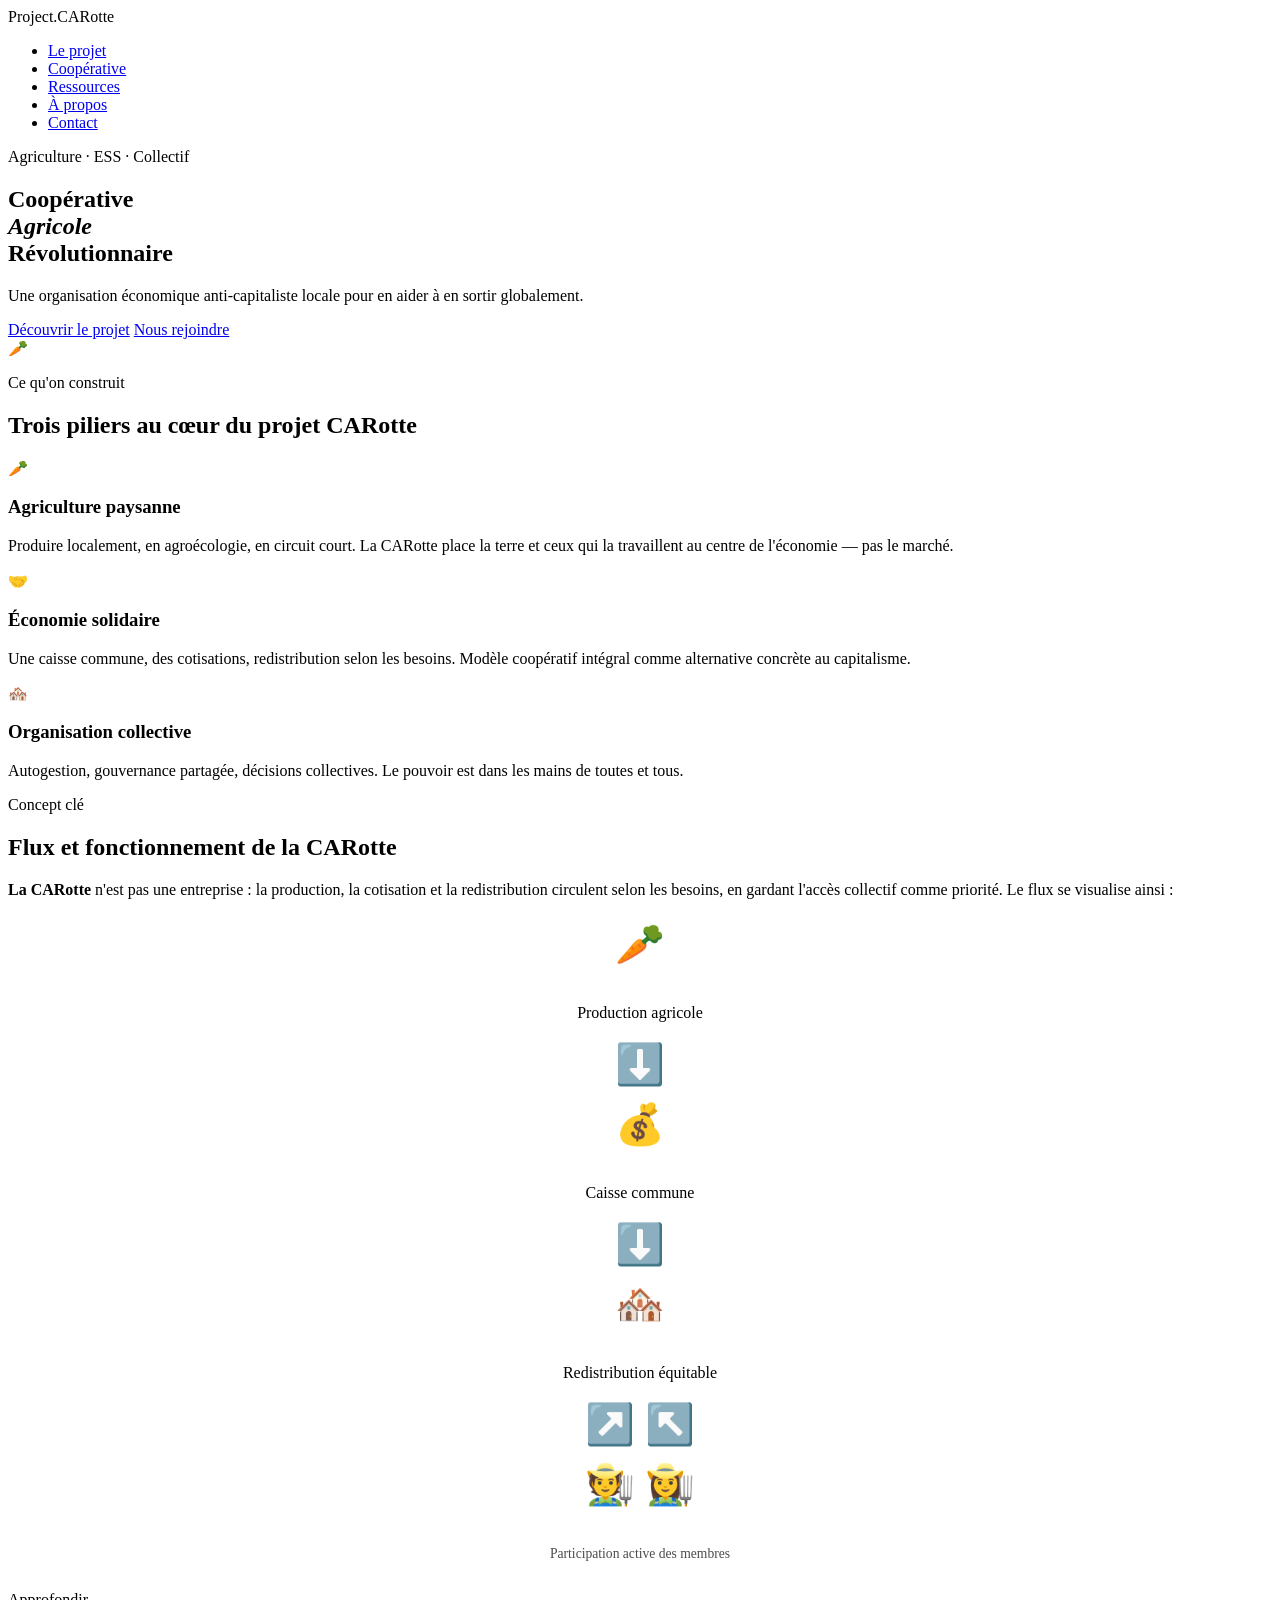
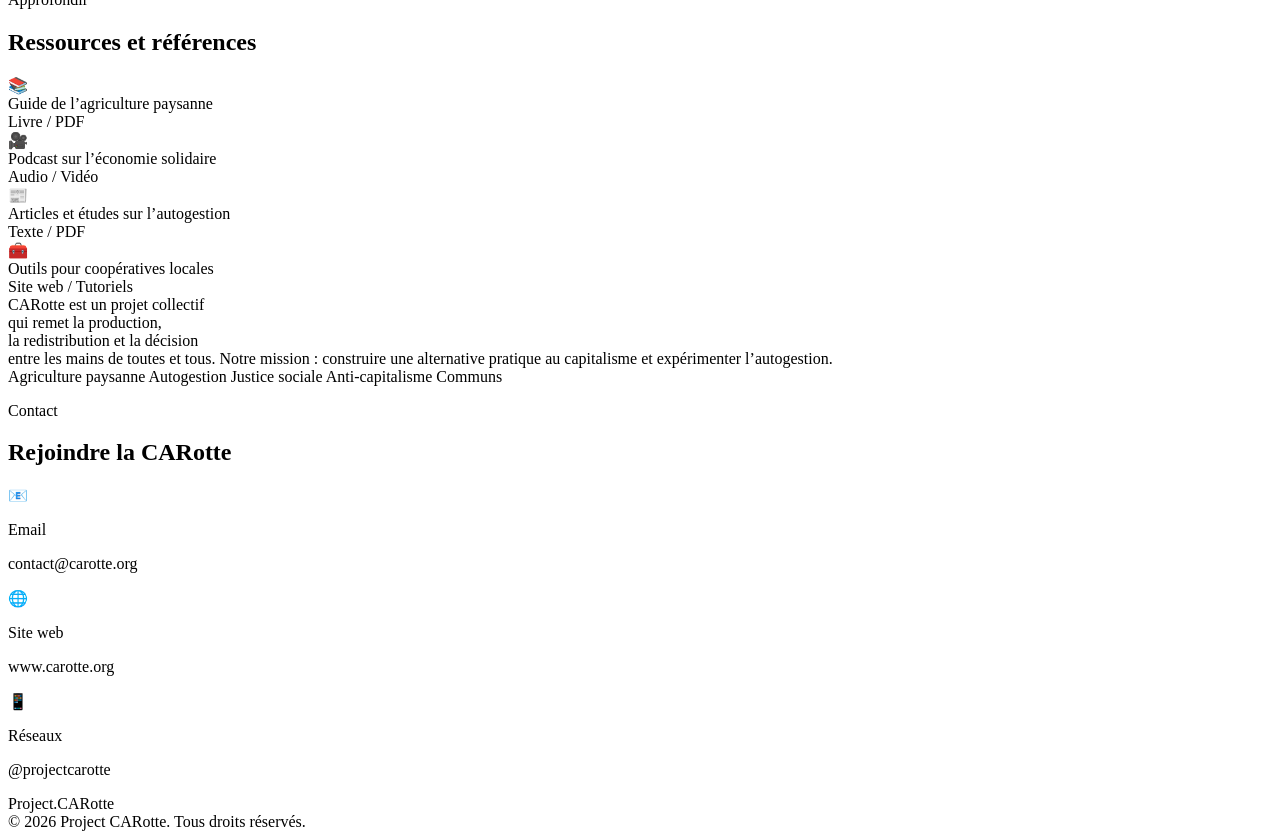
==== index.html @ 4e90b508 "Create index.html" ====
<!DOCTYPE html>
<html lang="fr">
<head>
  <meta charset="UTF-8" />
  <meta name="viewport" content="width=device-width, initial-scale=1.0"/>
  <title>Project CARotte</title>
  <link rel="stylesheet" href="style.css">
  <link rel="preconnect" href="https://fonts.googleapis.com">
  <link href="https://fonts.googleapis.com/css2?family=Fraunces:ital,wght@0,300;0,700;0,900;1,300&family=DM+Sans:wght@300;400;500&display=swap" rel="stylesheet">
</head>
<body>

  <!-- NAVIGATION -->
  <nav>
    <div class="nav-logo">Project<span>.</span>CARotte</div>
    <ul>
      <li><a href="#themes">Le projet</a></li>
      <li><a href="#cooperative">Coopérative</a></li>
      <li><a href="#ressources">Ressources</a></li>
      <li><a href="#apropos">À propos</a></li>
      <li><a href="#contact">Contact</a></li>
    </ul>
  </nav>

  <!-- HERO -->
  <section id="hero">
    <div class="hero-left">
      <span class="hero-tag">Agriculture · ESS · Collectif</span>
      <h1 class="hero-title">Coopérative<br><em>Agricole</em><br>Révolutionnaire</h1>
      <p class="hero-subtitle">Une organisation économique anti-capitaliste locale pour en aider à en sortir globalement.</p>
      <div class="hero-cta">
        <a href="#themes" class="btn btn-primary">Découvrir le projet</a>
        <a href="#contact" class="btn btn-outline">Nous rejoindre</a>
      </div>
    </div>
    <div class="hero-right">
      <div class="hero-blob"></div>
      <div class="hero-illustration">🥕</div>
      <div class="hero-dots">
        <span></span><span></span><span></span><span></span>
        <span></span><span></span><span></span><span></span>
      </div>
    </div>
  </section>

  <!-- THEMES / PILIERS -->
  <section id="themes">
    <p class="section-label">Ce qu'on construit</p>
    <h2 class="section-title">Trois piliers au cœur du projet CARotte</h2>
    <div class="themes-grid">
      <div class="theme-card">
        <span class="card-icon">🥕</span>
        <h3 class="card-title">Agriculture paysanne</h3>
        <p class="card-text">Produire localement, en agroécologie, en circuit court. La CARotte place la terre et ceux qui la travaillent au centre de l'économie — pas le marché.</p>
      </div>
      <div class="theme-card">
        <span class="card-icon">🤝</span>
        <h3 class="card-title">Économie solidaire</h3>
        <p class="card-text">Une caisse commune, des cotisations, redistribution selon les besoins. Modèle coopératif intégral comme alternative concrète au capitalisme.</p>
      </div>
      <div class="theme-card">
        <span class="card-icon">🏘️</span>
        <h3 class="card-title">Organisation collective</h3>
        <p class="card-text">Autogestion, gouvernance partagée, décisions collectives. Le pouvoir est dans les mains de toutes et tous.</p>
      </div>
    </div>
  </section>

  <!-- COOPÉRATIVE INTÉGRALE -->
  <section id="cooperative">
    <div class="coop-inner">
      <p class="section-label">Concept clé</p>
      <h2 class="section-title">Flux et fonctionnement de la CARotte</h2>
      <p class="coop-intro"><strong>La CARotte</strong> n'est pas une entreprise : la production, la cotisation et la redistribution circulent selon les besoins, en gardant l'accès collectif comme priorité. Le flux se visualise ainsi :</p>
      <div class="coop-diagram">
        <div style="text-align:center; font-size:2.5rem; line-height:1.5;">
          🥕<br><span style="font-size:1rem;">Production agricole</span><br>⬇️<br>
          💰<br><span style="font-size:1rem;">Caisse commune</span><br>⬇️<br>
          🏘️<br><span style="font-size:1rem;">Redistribution équitable</span><br>
          ↗️ ↖️<br>🧑‍🌾 👩‍🌾<br>
          <span style="font-size:0.85rem; opacity:0.7;">Participation active des membres</span>
        </div>
      </div>
    </div>
  </section>

  <!-- RESSOURCES -->
  <section id="ressources">
    <div class="ressources-inner">
      <p class="section-label">Approfondir</p>
      <h2 class="section-title">Ressources et références</h2>
      <div class="ressources-list">
        <div class="ressource-item">
          <div class="ressource-icon">📚</div>
          <div>
            <div class="ressource-name">Guide de l’agriculture paysanne</div>
            <div class="ressource-type">Livre / PDF</div>
          </div>
        </div>
        <div class="ressource-item">
          <div class="ressource-icon">🎥</div>
          <div>
            <div class="ressource-name">Podcast sur l’économie solidaire</div>
            <div class="ressource-type">Audio / Vidéo</div>
          </div>
        </div>
        <div class="ressource-item">
          <div class="ressource-icon">📰</div>
          <div>
            <div class="ressource-name">Articles et études sur l’autogestion</div>
            <div class="ressource-type">Texte / PDF</div>
          </div>
        </div>
        <div class="ressource-item">
          <div class="ressource-icon">🧰</div>
          <div>
            <div class="ressource-name">Outils pour coopératives locales</div>
            <div class="ressource-type">Site web / Tutoriels</div>
          </div>
        </div>
      </div>
    </div>
  </section>

  <!-- A PROPOS -->
  <section id="apropos">
    <div class="apropos-card-main">
      CARotte est un projet collectif <br> qui remet la production, <br> la redistribution et la décision <br> entre les mains de toutes et tous.
      <span>Notre mission : construire une alternative pratique au capitalisme et expérimenter l’autogestion.</span>
      <div class="values-pills">
        <span class="pill">Agriculture paysanne</span>
        <span class="pill">Autogestion</span>
        <span class="pill">Justice sociale</span>
        <span class="pill">Anti-capitalisme</span>
        <span class="pill">Communs</span>
      </div>
    </div>
  </section>

  <!-- CONTACT -->
  <section id="contact">
    <div class="contact-bg"></div>
    <p class="section-label">Contact</p>
    <h2 class="section-title">Rejoindre la CARotte</h2>
    <div class="contact-options">
      <div class="contact-card">
        <div>📧</div>
        <p>Email</p>
        <p>contact@carotte.org</p>
      </div>
      <div class="contact-card">
        <div>🌐</div>
        <p>Site web</p>
        <p>www.carotte.org</p>
      </div>
      <div class="contact-card">
        <div>📱</div>
        <p>Réseaux</p>
        <p>@projectcarotte</p>
      </div>
    </div>
  </section>

  <!-- FOOTER -->
  <footer>
    <div class="footer-logo">Project<span>.</span>CARotte</div>
    <div>© 2026 Project CARotte. Tous droits réservés.</div>
  </footer>

</body>
</html>
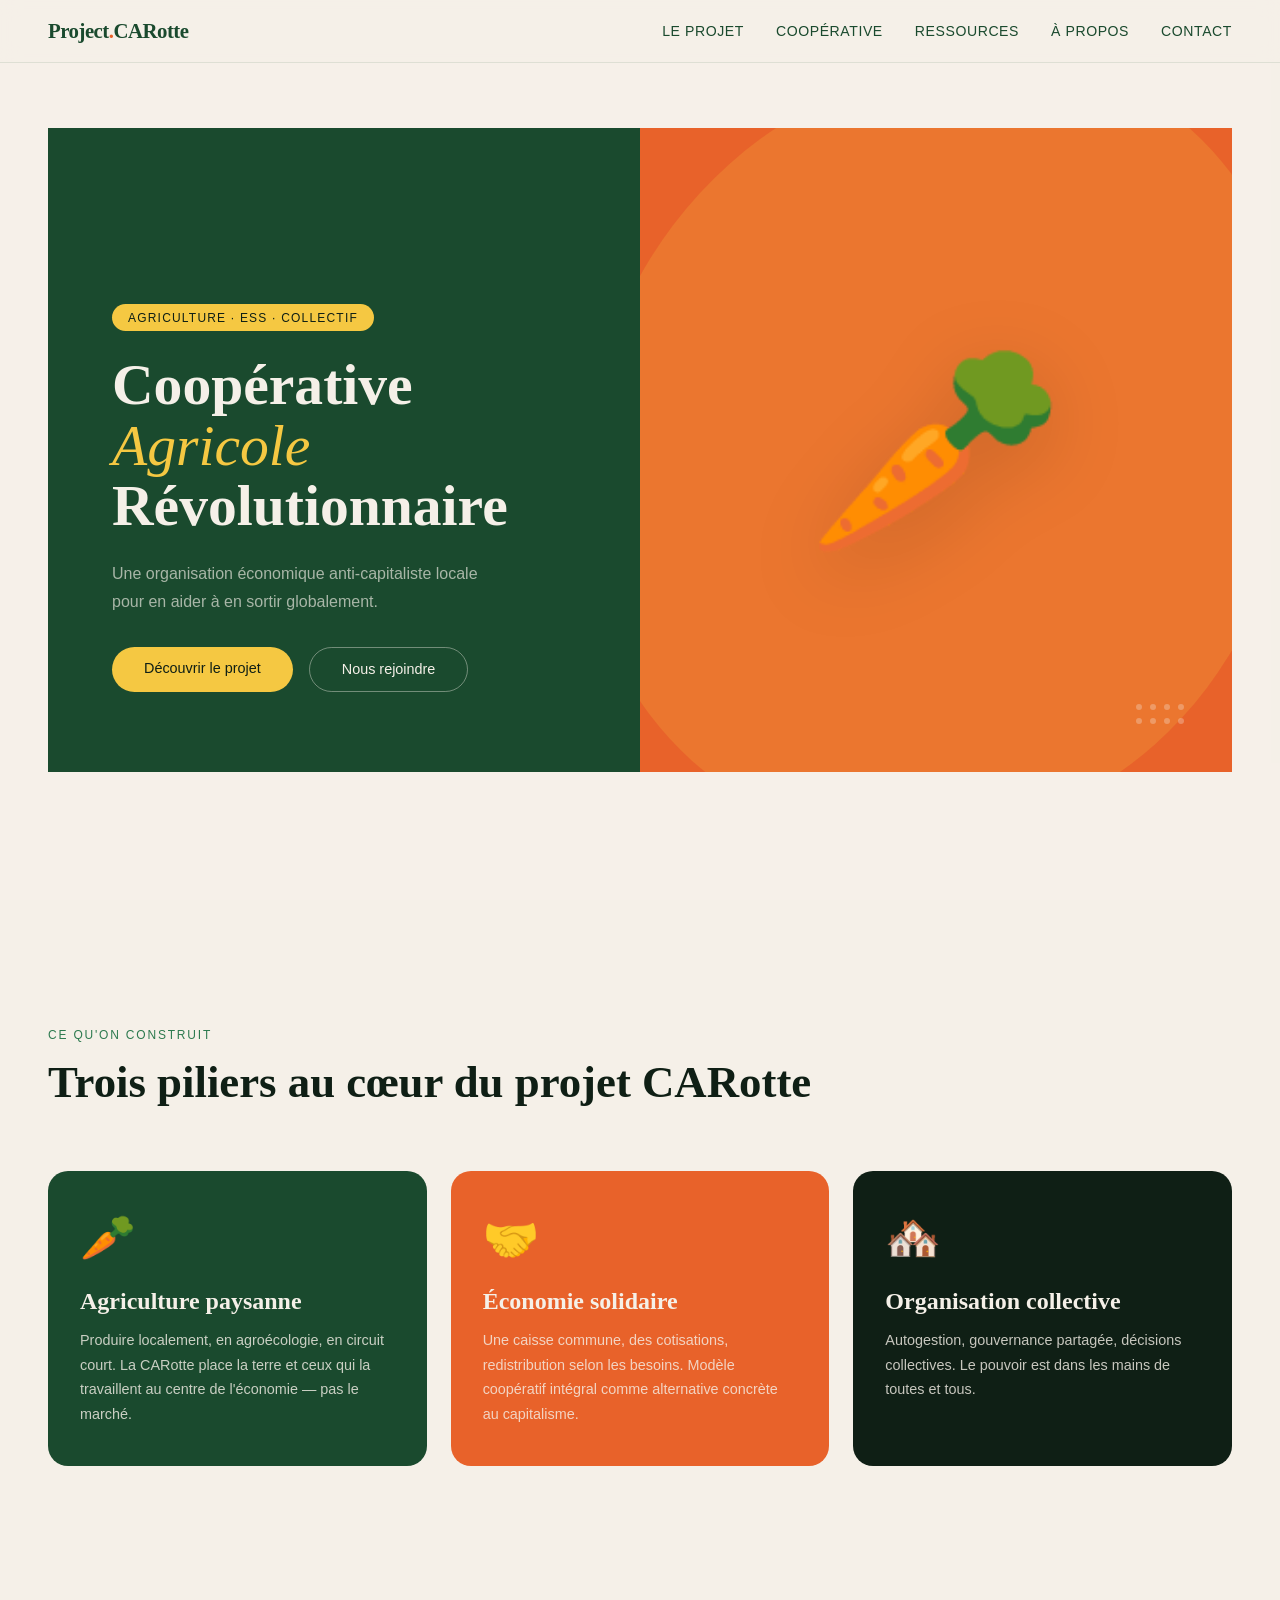
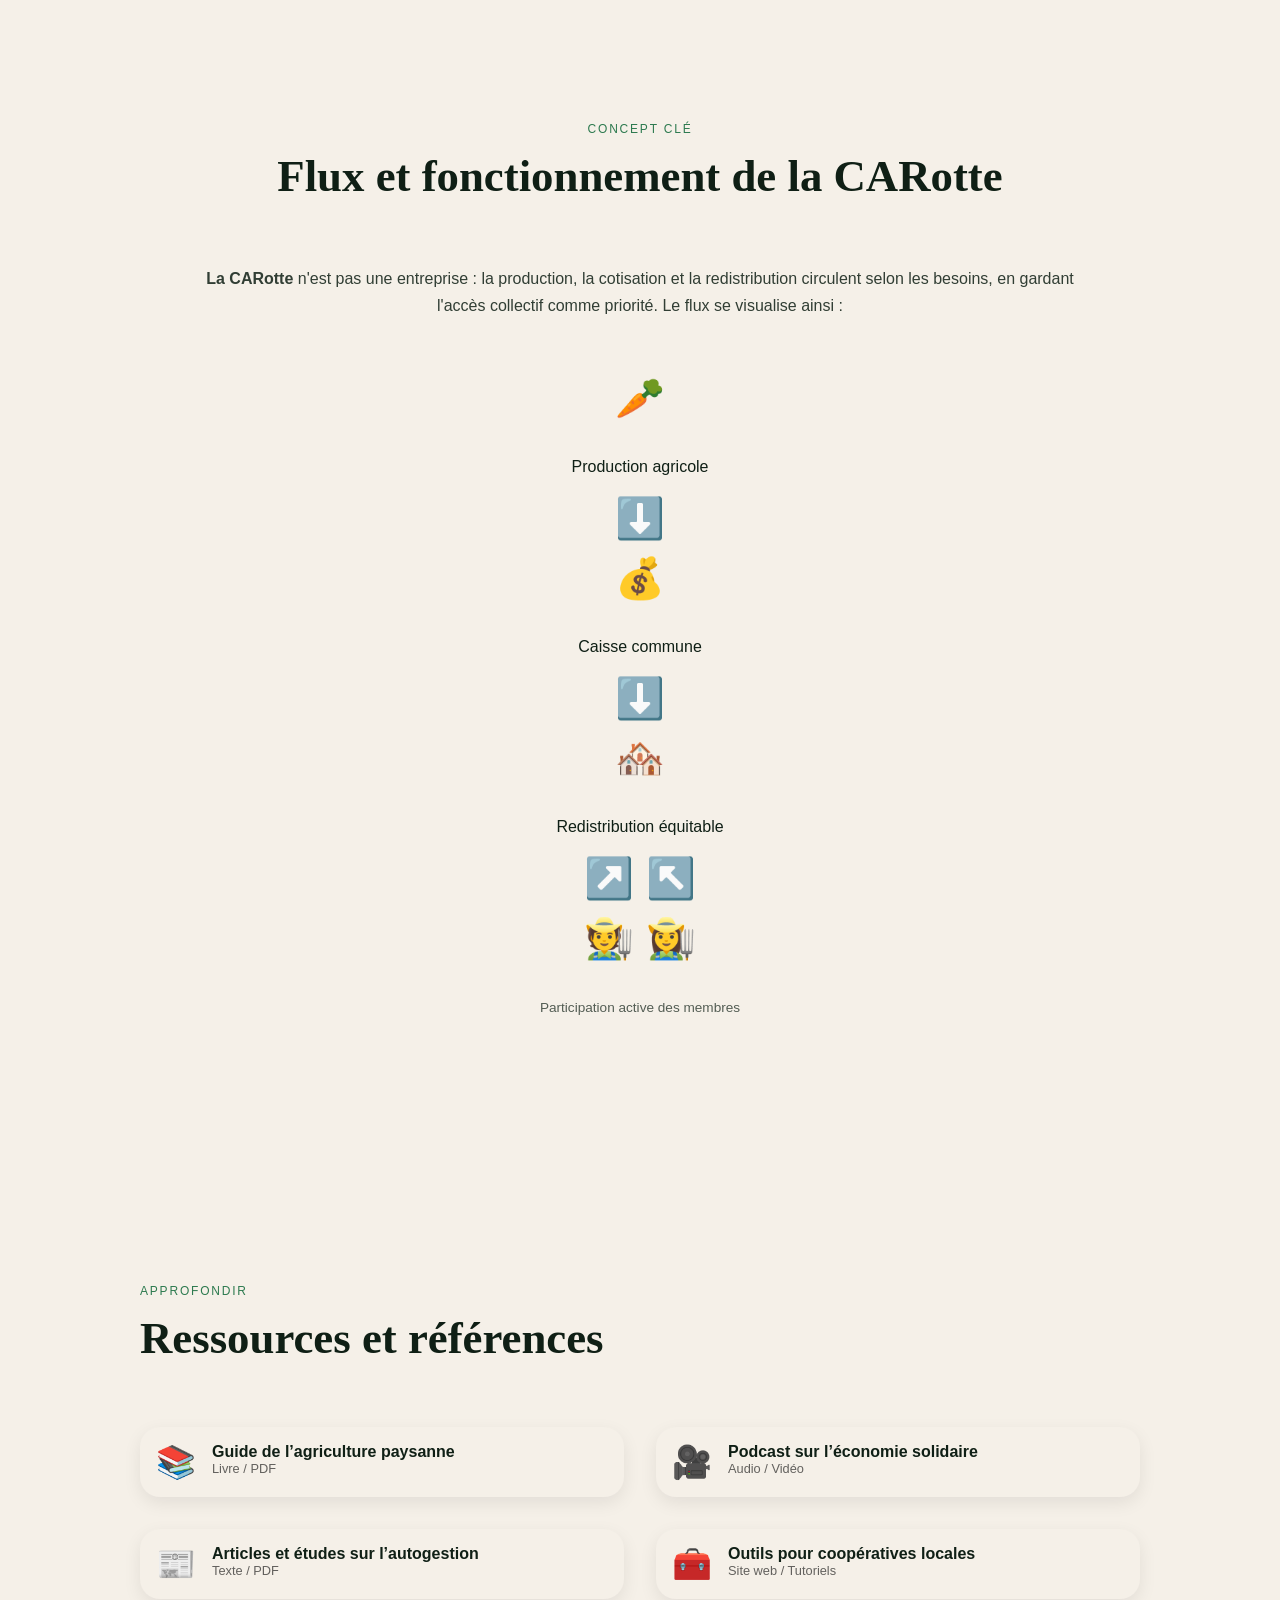
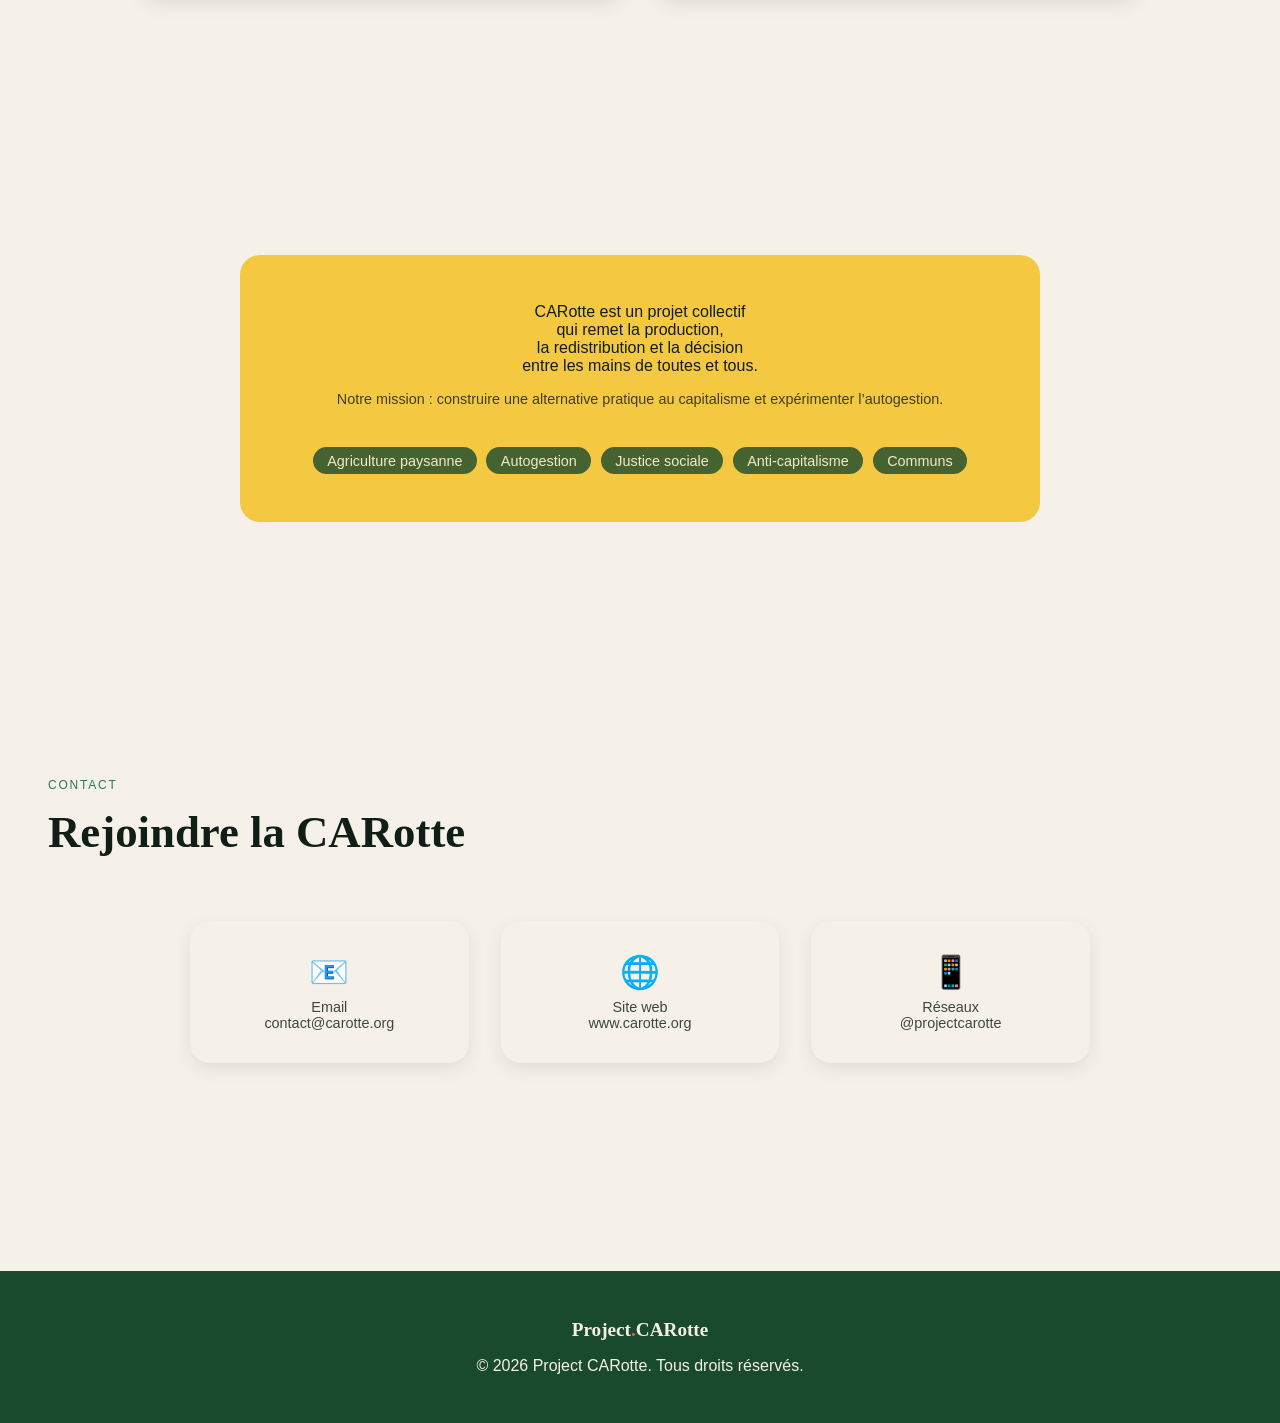
==== commit f4bd3cd0: "Update index.html" ====
--- a/index.html
+++ b/index.html
@@ -3,7 +3,7 @@
 <head>
   <meta charset="UTF-8" />
   <meta name="viewport" content="width=device-width, initial-scale=1.0"/>
-  <title>Project CARotte</title>
+  <title>test Project CARotte</title>
   <link rel="stylesheet" href="style.css">
   <link rel="preconnect" href="https://fonts.googleapis.com">
   <link href="https://fonts.googleapis.com/css2?family=Fraunces:ital,wght@0,300;0,700;0,900;1,300&family=DM+Sans:wght@300;400;500&display=swap" rel="stylesheet">
--- a/style.css
+++ b/style.css
@@ -0,0 +1,203 @@
+/* ================== VARIABLES ================== */
+:root {
+  --vert: #1a4a2e;
+  --vert2: #2d7a4f;
+  --jaune: #f5c842;
+  --orange: #e8622a;
+  --creme: #f5f0e8;
+  --terre: #b85c38;
+  --sombre: #0f1f15;
+  --transition: all 0.3s ease;
+  --radius-card: 20px;
+}
+
+/* ================== GLOBAL ================== */
+* { margin: 0; padding: 0; box-sizing: border-box; }
+body { font-family: 'DM Sans', sans-serif; background: var(--creme); color: var(--sombre); scroll-behavior: smooth; }
+a { text-decoration: none; }
+img { max-width: 100%; display: block; }
+
+/* ================== NAVIGATION ================== */
+nav {
+  position: fixed;
+  top:0; left:0; right:0;
+  z-index:100;
+  display:flex;
+  justify-content:space-between;
+  align-items:center;
+  padding:1.2rem 3rem;
+  background:rgba(245,240,232,0.88);
+  backdrop-filter: blur(10px);
+  border-bottom: 1px solid rgba(26,74,46,0.1);
+}
+.nav-logo { font-family:'Fraunces', serif; font-weight:700; font-size:1.3rem; color:var(--vert); letter-spacing:-0.5px; }
+.nav-logo span { color: var(--orange); }
+nav ul { display:flex; gap:2rem; list-style:none; }
+nav ul a { color: var(--vert); text-transform: uppercase; font-size:0.88rem; font-weight:500; letter-spacing:0.04em; transition: var(--transition); }
+nav ul a:hover { color: var(--orange); }
+
+/* ================== HERO ================== */
+#hero { min-height:100vh; display:grid; grid-template-columns:1fr 1fr; }
+.hero-left {
+  background: var(--vert);
+  padding:7rem 4rem 5rem;
+  color: var(--creme);
+  display:flex;
+  flex-direction:column;
+  justify-content:flex-end;
+}
+.hero-tag {
+  background: var(--jaune);
+  color: var(--sombre);
+  font-size:0.75rem;
+  font-weight:500;
+  padding:0.4rem 1rem;
+  border-radius:100px;
+  width:fit-content;
+  margin-bottom:1.5rem;
+  text-transform:uppercase;
+  letter-spacing:0.1em;
+}
+.hero-title {
+  font-family:'Fraunces', serif;
+  font-size:clamp(2.6rem, 4.5vw, 4.5rem);
+  font-weight:900;
+  line-height:1.05;
+}
+.hero-title em { font-style:italic; font-weight:300; color: var(--jaune); }
+.hero-subtitle { margin-top:1.5rem; font-size:1rem; color: rgba(245,240,232,0.65); max-width:380px; line-height:1.7; }
+.hero-cta { margin-top:2rem; display:flex; gap:1rem; flex-wrap:wrap; }
+.btn { padding:0.85rem 2rem; border-radius:100px; font-weight:500; font-size:0.9rem; transition: var(--transition); cursor:pointer; display:inline-block; text-align:center; }
+.btn-primary { background: var(--jaune); color: var(--sombre); }
+.btn-outline { background: transparent; color: var(--creme); border:1.5px solid rgba(245,240,232,0.4); }
+.btn:hover { transform: translateY(-2px); box-shadow:0 8px 24px rgba(0,0,0,0.2); }
+.hero-right {
+  background: var(--orange);
+  display:flex;
+  justify-content:center;
+  align-items:center;
+  position:relative;
+  overflow:hidden;
+}
+.hero-blob {
+  position:absolute;
+  width:120%;
+  height:120%;
+  border-radius:60% 40% 55% 45%;
+  background: var(--jaune);
+  opacity:0.2;
+  animation: morph 8s ease-in-out infinite;
+}
+.hero-illustration {
+  font-size:13rem;
+  line-height:1;
+  position:relative;
+  z-index:1;
+  filter:drop-shadow(0 20px 40px rgba(0,0,0,0.15));
+  animation: float 4s ease-in-out infinite;
+}
+.hero-dots {
+  position:absolute;
+  bottom:3rem;
+  right:3rem;
+  display:grid;
+  grid-template-columns:repeat(4,1fr);
+  gap:8px;
+}
+.hero-dots span {
+  width:6px; height:6px;
+  background: var(--creme);
+  border-radius:50%;
+  opacity:0.3;
+}
+
+/* ================== SECTIONS ================== */
+section { padding:8rem 3rem; }
+.section-label {
+  font-size:0.75rem;
+  font-weight:500;
+  text-transform:uppercase;
+  letter-spacing:0.15em;
+  margin-bottom:1rem;
+  color: var(--vert2);
+}
+.section-title {
+  font-family:'Fraunces', serif;
+  font-size:clamp(2rem,3.5vw,3.2rem);
+  font-weight:700;
+  color: var(--sombre);
+  line-height:1.1;
+  margin-bottom:4rem;
+}
+
+/* ================== THEMES / CARDS ================== */
+.themes-grid { display:grid; grid-template-columns:repeat(3,1fr); gap:1.5rem; }
+.theme-card {
+  border-radius: var(--radius-card);
+  padding:2.5rem 2rem;
+  transition: var(--transition);
+  position:relative;
+  overflow:hidden;
+}
+.theme-card:hover { transform: translateY(-6px); box-shadow:0 20px 50px rgba(0,0,0,0.12); }
+.theme-card:nth-child(1) { background: var(--vert); color: var(--creme); }
+.theme-card:nth-child(2) { background: var(--orange); color: var(--creme); }
+.theme-card:nth-child(3) { background: var(--sombre); color: var(--creme); }
+.card-icon { font-size:2.8rem; margin-bottom:1.5rem; display:block; }
+.card-title { font-family:'Fraunces', serif; font-size:1.5rem; font-weight:700; margin-bottom:0.8rem; }
+.card-text { font-size:0.9rem; line-height:1.7; opacity:0.8; }
+
+/* ================== COOPERATIVE ================== */
+.coop-inner { max-width:900px; margin:0 auto; text-align:center; }
+.coop-intro { font-size:1rem; line-height:1.7; opacity:0.85; margin-bottom:3rem; }
+.coop-diagram { display:flex; justify-content:center; align-items:center; }
+
+/* ================== RESSOURCES ================== */
+.ressources-inner { max-width:1000px; margin:0 auto; }
+.ressources-list { display:grid; grid-template-columns:repeat(2,1fr); gap:2rem; }
+.ressource-item { display:flex; gap:1rem; background: var(--creme); border-radius: var(--radius-card); padding:1rem; box-shadow:0 6px 18px rgba(0,0,0,0.08); transition: var(--transition); }
+.ressource-item:hover { transform: translateY(-4px); box-shadow:0 12px 24px rgba(0,0,0,0.15); }
+.ressource-icon { font-size:2rem; }
+.ressource-name { font-weight:600; font-size:1rem; }
+.ressource-type { font-size:0.8rem; color: rgba(0,0,0,0.6); }
+
+/* ================== A PROPOS ================== */
+.apropos-card-main { max-width:800px; margin:0 auto; background: var(--jaune); color: var(--sombre); padding:3rem; border-radius: var(--radius-card); text-align:center; }
+.apropos-card-main span { display:block; margin-top:1rem; font-size:0.9rem; opacity:0.8; }
+.values-pills { display:flex; flex-wrap:wrap; justify-content:center; gap:0.6rem; margin-top:1.5rem; }
+.pill { background: var(--vert); color: var(--creme); padding:0.35rem 0.9rem; border-radius:50px; font-size:0.75rem; font-weight:500; }
+
+/* ================== CONTACT ================== */
+.contact-bg { position:absolute; top:0; left:0; right:0; bottom:0; background: rgba(245,240,232,0.08); z-index:-1; }
+.contact-options { display:grid; grid-template-columns:repeat(3,1fr); gap:2rem; max-width:900px; margin:3rem auto 0; }
+.contact-card { background: var(--creme); border-radius: var(--radius-card); padding:2rem; text-align:center; transition: var(--transition); box-shadow:0 6px 18px rgba(0,0,0,0.08); }
+.contact-card:hover { transform: translateY(-4px); box-shadow:0 12px 24px rgba(0,0,0,0.15); }
+.contact-card div { font-size:2rem; margin-bottom:0.5rem; }
+.contact-card p { font-size:0.9rem; opacity:0.8; }
+
+/* ================== FOOTER ================== */
+footer { background: var(--vert); color: var(--creme); text-align:center; padding:3rem 1rem; margin-top:5rem; }
+footer .footer-logo { font-family:'Fraunces', serif; font-weight:700; font-size:1.2rem; margin-bottom:1rem; }
+footer span { color: var(--orange); }
+
+/* ================== ANIMATIONS ================== */
+@keyframes morph {
+  0%,100%{border-radius:60% 40% 55% 45%/50% 60% 40% 50%;}
+  50%{border-radius:40% 60% 45% 55%/60% 40% 55% 45%;}
+}
+@keyframes float {
+  0%,100%{transform:translateY(0);}
+  50%{transform:translateY(-18px);}
+}
+
+/* ================== RESPONSIVE ================== */
+@media (max-width: 1200px) { .themes-grid { grid-template-columns:1fr 1fr; } .ressources-list { grid-template-columns:1fr; } }
+@media (max-width: 900px) {
+  nav ul { display:none; }
+  #hero { grid-template-columns:1fr; }
+}
+@media (max-width: 600px) {
+  .hero-title { font-size:2.2rem; }
+  .hero-subtitle { max-width:100%; }
+  .contact-options { grid-template-columns:1fr; }
+}
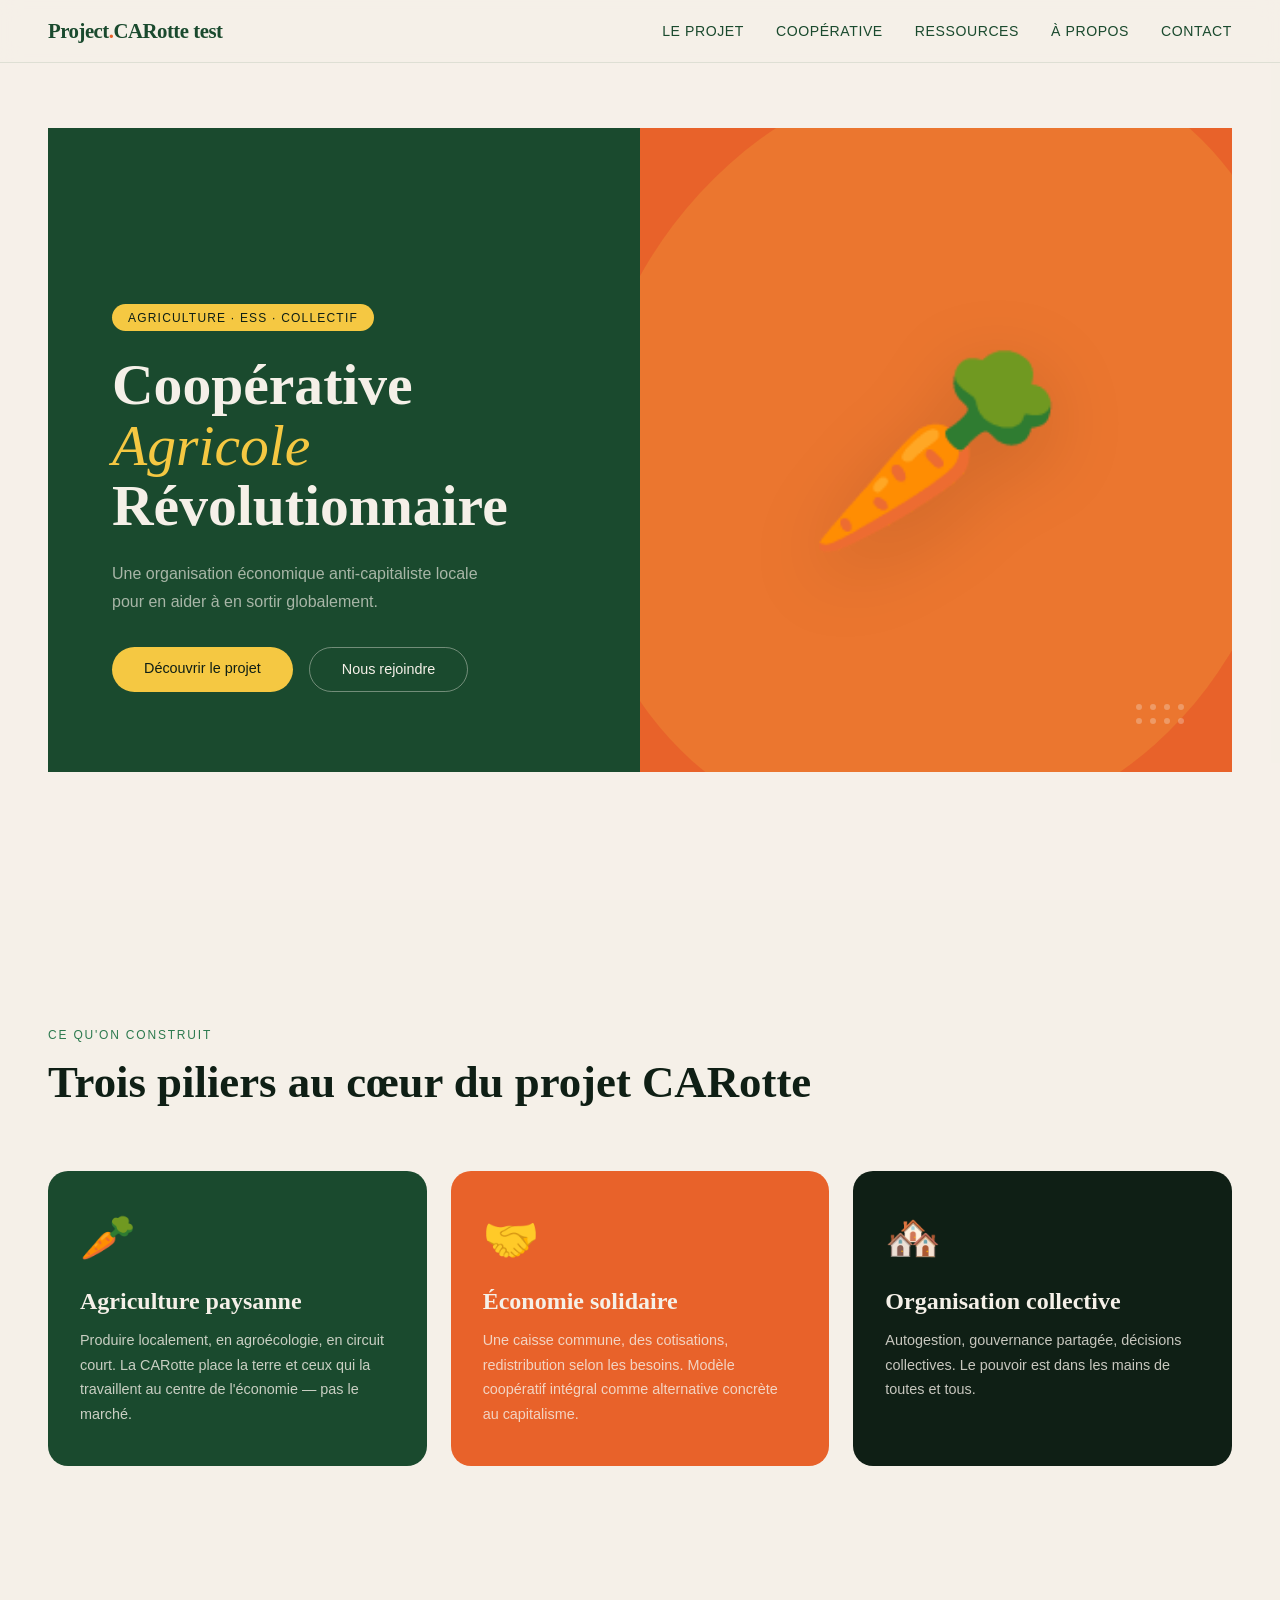
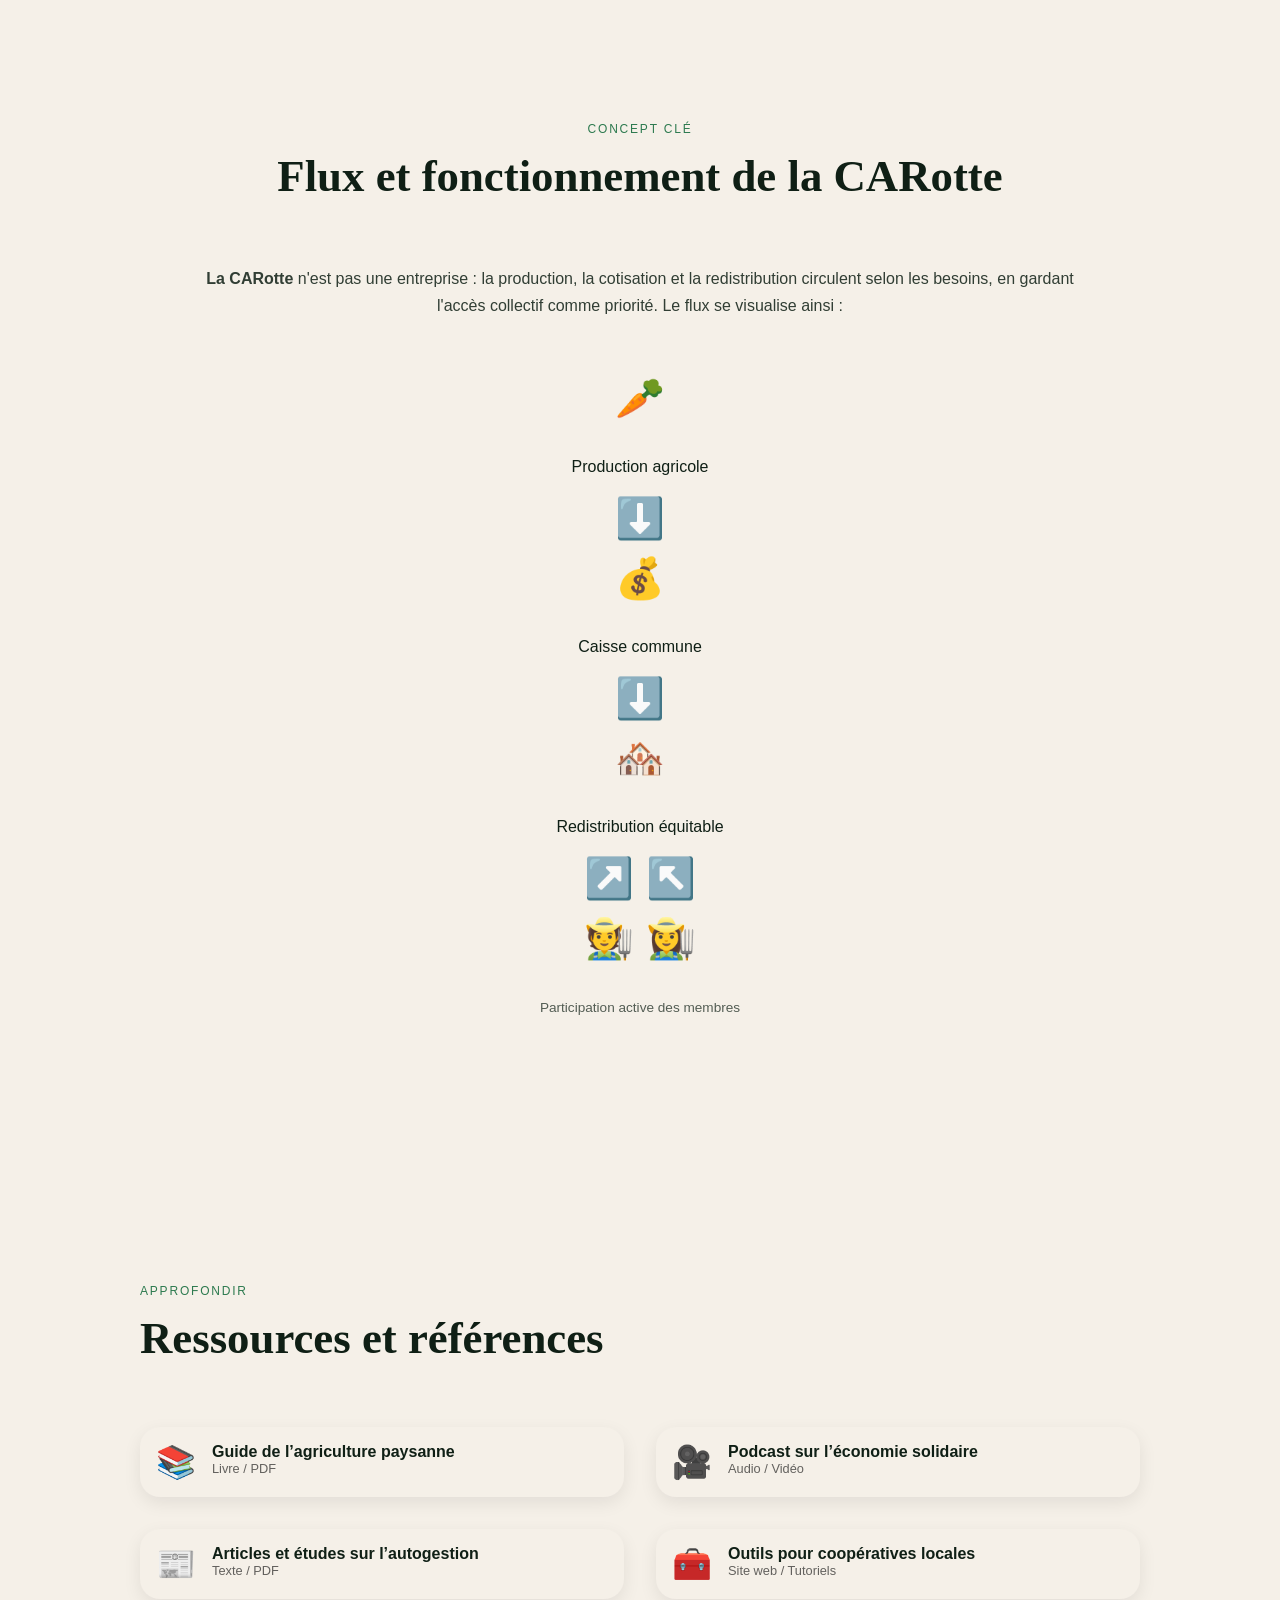
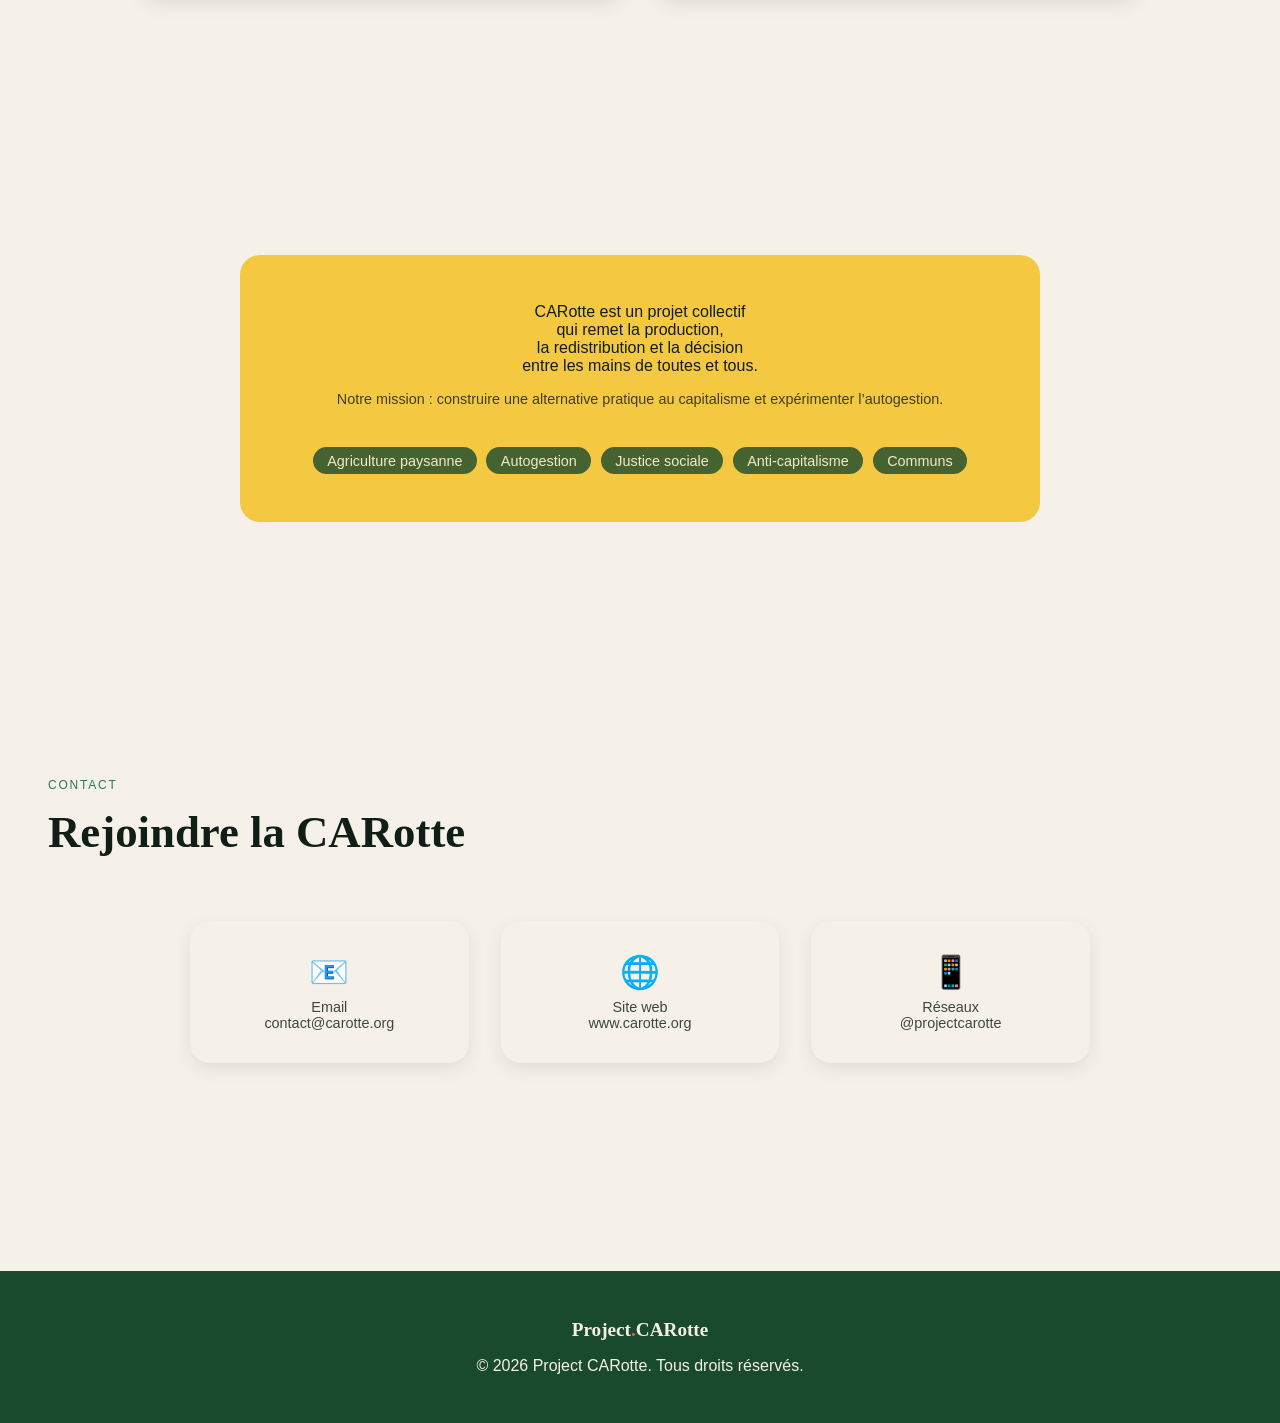
==== commit 449f1a2f: "Update index.html" ====
--- a/index.html
+++ b/index.html
@@ -12,7 +12,7 @@
 
   <!-- NAVIGATION -->
   <nav>
-    <div class="nav-logo">Project<span>.</span>CARotte</div>
+    <div class="nav-logo">Project<span>.</span>CARotte test </div>
     <ul>
       <li><a href="#themes">Le projet</a></li>
       <li><a href="#cooperative">Coopérative</a></li>
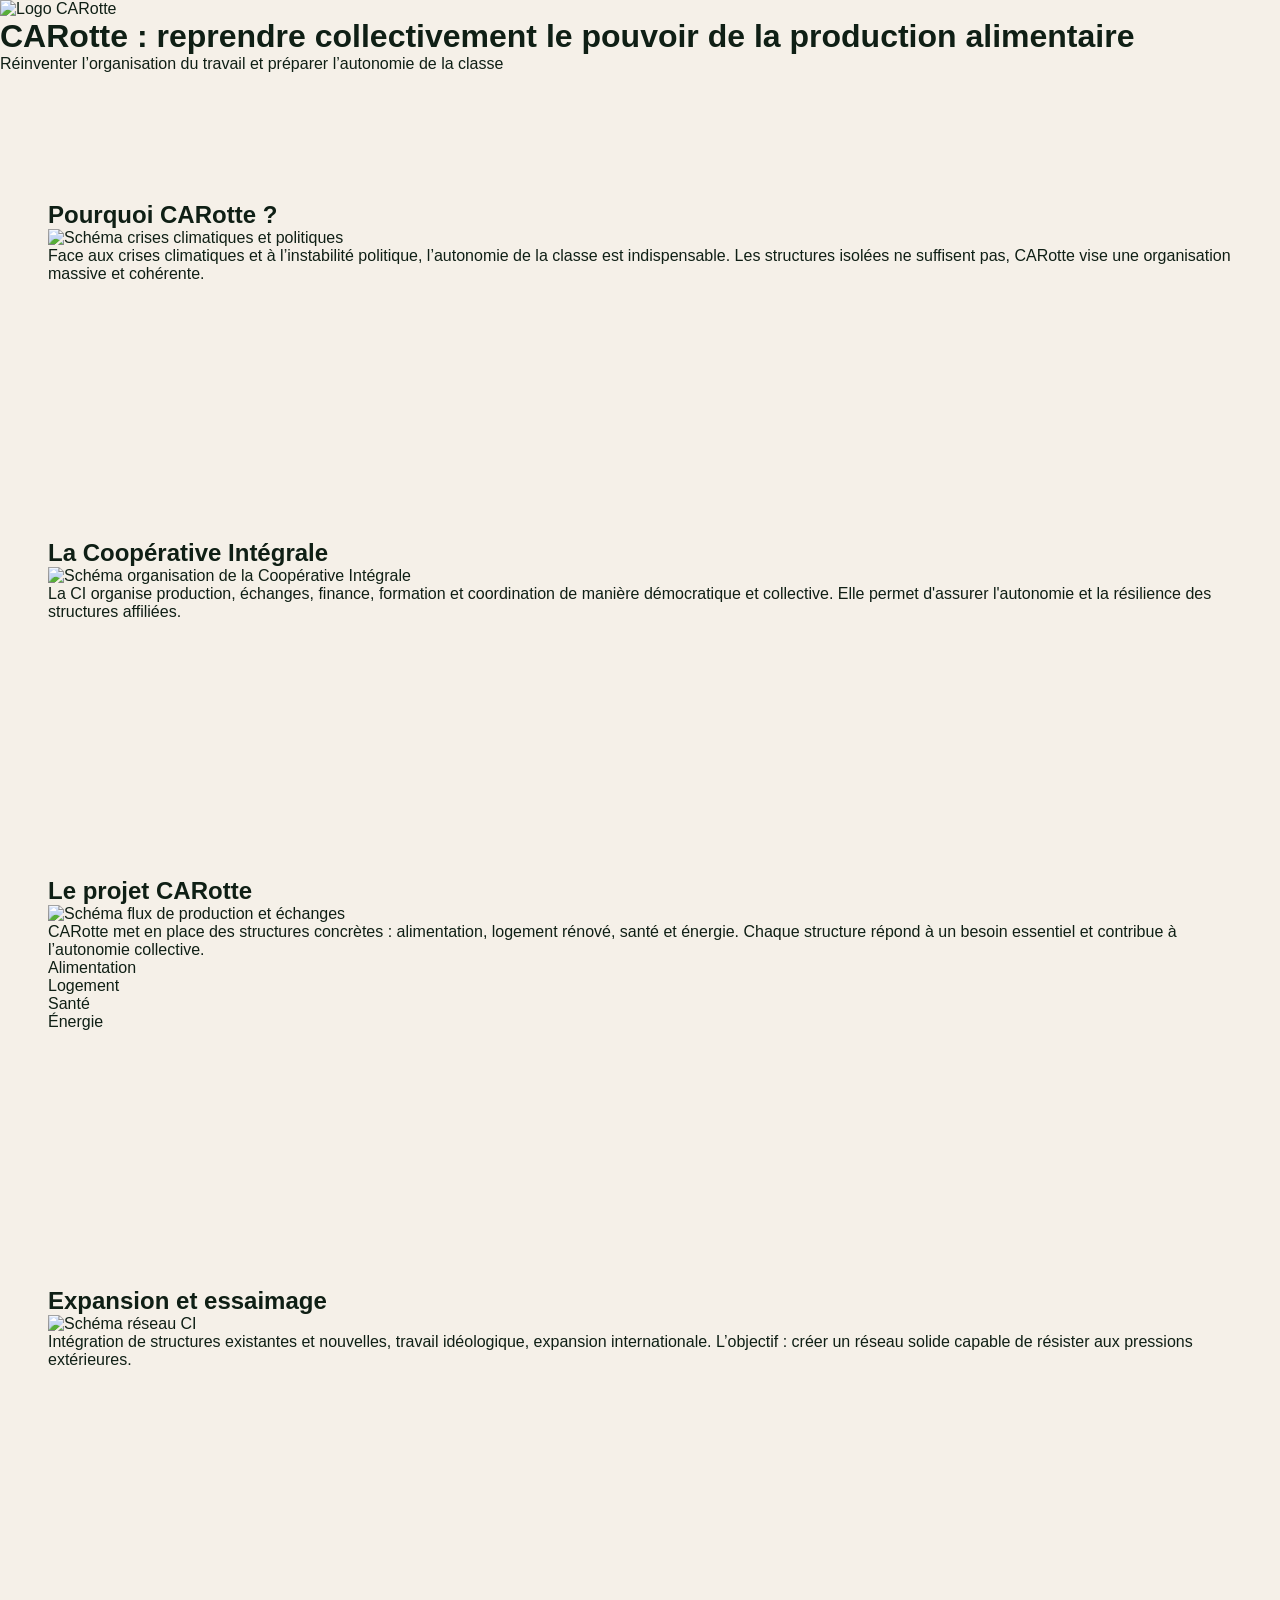
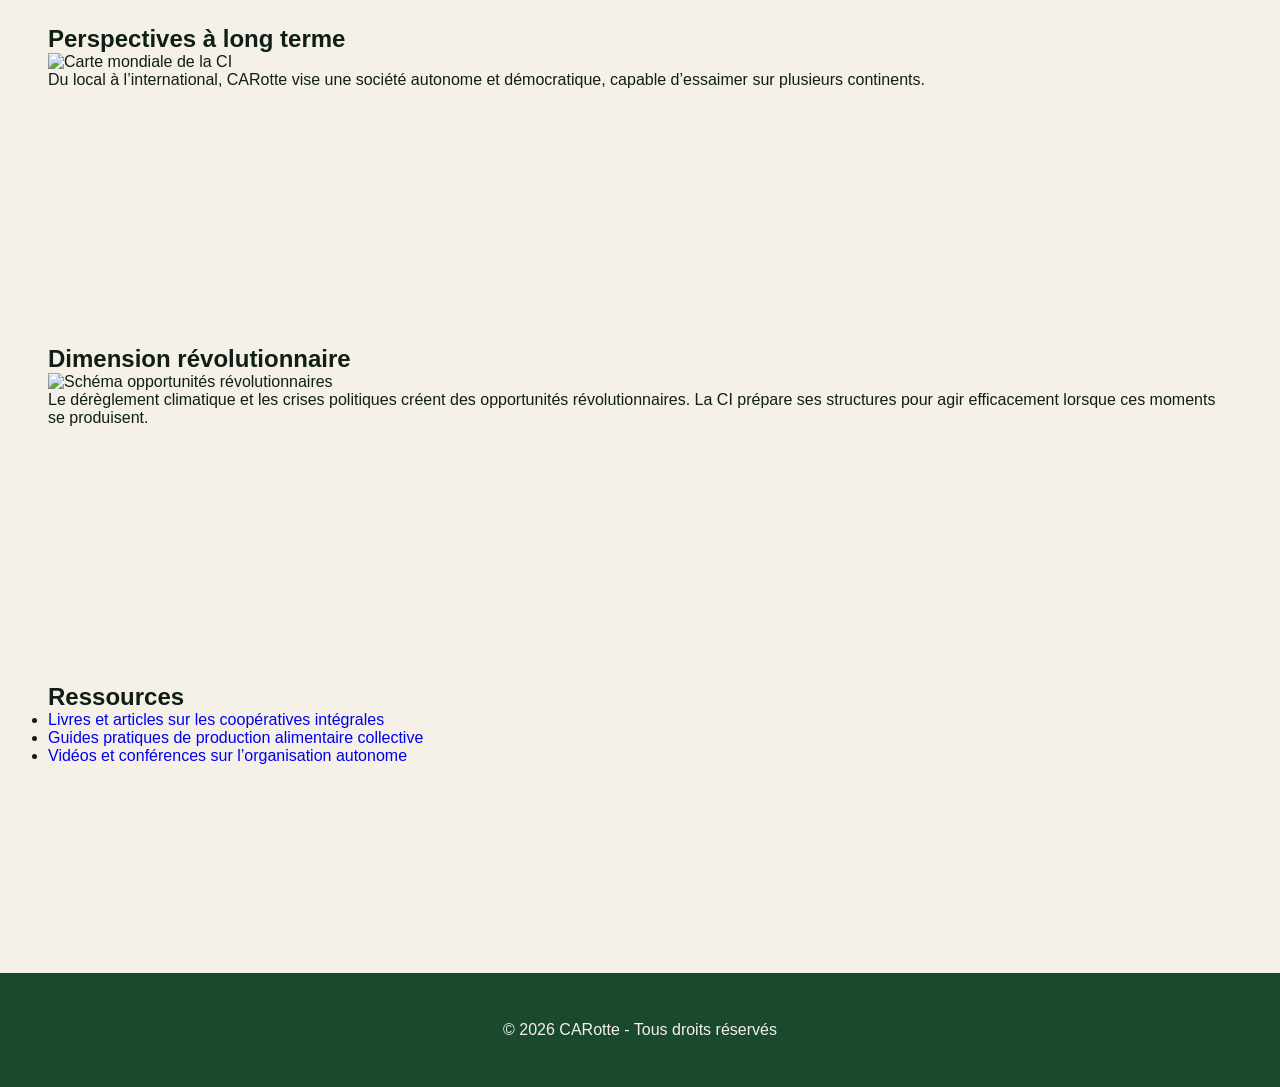
==== commit be4ab7ec: "Update index.html" ====
--- a/index.html
+++ b/index.html
@@ -1,171 +1,93 @@
 <!DOCTYPE html>
 <html lang="fr">
 <head>
-  <meta charset="UTF-8" />
-  <meta name="viewport" content="width=device-width, initial-scale=1.0"/>
-  <title>test Project CARotte</title>
-  <link rel="stylesheet" href="style.css">
-  <link rel="preconnect" href="https://fonts.googleapis.com">
-  <link href="https://fonts.googleapis.com/css2?family=Fraunces:ital,wght@0,300;0,700;0,900;1,300&family=DM+Sans:wght@300;400;500&display=swap" rel="stylesheet">
+    <meta charset="UTF-8">
+    <meta name="viewport" content="width=device-width, initial-scale=1.0">
+    <title>CARotte - Coopérative Intégrale</title>
+    <link rel="stylesheet" href="style.css">
 </head>
 <body>
+    <!-- Header / Accueil -->
+    <header>
+        <div class="logo">
+            <img src="logo-carotte.png" alt="Logo CARotte">
+        </div>
+        <h1>CARotte : reprendre collectivement le pouvoir de la production alimentaire</h1>
+        <p class="accroche">Réinventer l’organisation du travail et préparer l’autonomie de la classe</p>
+    </header>
 
-  <!-- NAVIGATION -->
-  <nav>
-    <div class="nav-logo">Project<span>.</span>CARotte test </div>
-    <ul>
-      <li><a href="#themes">Le projet</a></li>
-      <li><a href="#cooperative">Coopérative</a></li>
-      <li><a href="#ressources">Ressources</a></li>
-      <li><a href="#apropos">À propos</a></li>
-      <li><a href="#contact">Contact</a></li>
-    </ul>
-  </nav>
+    <!-- Section 1 : Pourquoi CARotte ? -->
+    <section id="pourquoi">
+        <h2>Pourquoi CARotte ?</h2>
+        <div class="schéma">
+            <img src="schema-crises.png" alt="Schéma crises climatiques et politiques">
+        </div>
+        <p>Face aux crises climatiques et à l’instabilité politique, l’autonomie de la classe est indispensable. Les structures isolées ne suffisent pas, CARotte vise une organisation massive et cohérente.</p>
+    </section>
 
-  <!-- HERO -->
-  <section id="hero">
-    <div class="hero-left">
-      <span class="hero-tag">Agriculture · ESS · Collectif</span>
-      <h1 class="hero-title">Coopérative<br><em>Agricole</em><br>Révolutionnaire</h1>
-      <p class="hero-subtitle">Une organisation économique anti-capitaliste locale pour en aider à en sortir globalement.</p>
-      <div class="hero-cta">
-        <a href="#themes" class="btn btn-primary">Découvrir le projet</a>
-        <a href="#contact" class="btn btn-outline">Nous rejoindre</a>
-      </div>
-    </div>
-    <div class="hero-right">
-      <div class="hero-blob"></div>
-      <div class="hero-illustration">🥕</div>
-      <div class="hero-dots">
-        <span></span><span></span><span></span><span></span>
-        <span></span><span></span><span></span><span></span>
-      </div>
-    </div>
-  </section>
+    <!-- Section 2 : La Coopérative Intégrale -->
+    <section id="ci">
+        <h2>La Coopérative Intégrale</h2>
+        <div class="schéma">
+            <img src="schema-ci.png" alt="Schéma organisation de la Coopérative Intégrale">
+        </div>
+        <p>La CI organise production, échanges, finance, formation et coordination de manière démocratique et collective. Elle permet d'assurer l'autonomie et la résilience des structures affiliées.</p>
+    </section>
 
-  <!-- THEMES / PILIERS -->
-  <section id="themes">
-    <p class="section-label">Ce qu'on construit</p>
-    <h2 class="section-title">Trois piliers au cœur du projet CARotte</h2>
-    <div class="themes-grid">
-      <div class="theme-card">
-        <span class="card-icon">🥕</span>
-        <h3 class="card-title">Agriculture paysanne</h3>
-        <p class="card-text">Produire localement, en agroécologie, en circuit court. La CARotte place la terre et ceux qui la travaillent au centre de l'économie — pas le marché.</p>
-      </div>
-      <div class="theme-card">
-        <span class="card-icon">🤝</span>
-        <h3 class="card-title">Économie solidaire</h3>
-        <p class="card-text">Une caisse commune, des cotisations, redistribution selon les besoins. Modèle coopératif intégral comme alternative concrète au capitalisme.</p>
-      </div>
-      <div class="theme-card">
-        <span class="card-icon">🏘️</span>
-        <h3 class="card-title">Organisation collective</h3>
-        <p class="card-text">Autogestion, gouvernance partagée, décisions collectives. Le pouvoir est dans les mains de toutes et tous.</p>
-      </div>
-    </div>
-  </section>
+    <!-- Section 3 : Le projet CARotte -->
+    <section id="carotte">
+        <h2>Le projet CARotte</h2>
+        <div class="schéma">
+            <img src="schema-flux.png" alt="Schéma flux de production et échanges">
+        </div>
+        <p>CARotte met en place des structures concrètes : alimentation, logement rénové, santé et énergie. Chaque structure répond à un besoin essentiel et contribue à l’autonomie collective.</p>
+        <div class="secteurs">
+            <div class="secteur">Alimentation</div>
+            <div class="secteur">Logement</div>
+            <div class="secteur">Santé</div>
+            <div class="secteur">Énergie</div>
+        </div>
+    </section>
 
-  <!-- COOPÉRATIVE INTÉGRALE -->
-  <section id="cooperative">
-    <div class="coop-inner">
-      <p class="section-label">Concept clé</p>
-      <h2 class="section-title">Flux et fonctionnement de la CARotte</h2>
-      <p class="coop-intro"><strong>La CARotte</strong> n'est pas une entreprise : la production, la cotisation et la redistribution circulent selon les besoins, en gardant l'accès collectif comme priorité. Le flux se visualise ainsi :</p>
-      <div class="coop-diagram">
-        <div style="text-align:center; font-size:2.5rem; line-height:1.5;">
-          🥕<br><span style="font-size:1rem;">Production agricole</span><br>⬇️<br>
-          💰<br><span style="font-size:1rem;">Caisse commune</span><br>⬇️<br>
-          🏘️<br><span style="font-size:1rem;">Redistribution équitable</span><br>
-          ↗️ ↖️<br>🧑‍🌾 👩‍🌾<br>
-          <span style="font-size:0.85rem; opacity:0.7;">Participation active des membres</span>
+    <!-- Section 4 : Expansion et essaimage -->
+    <section id="expansion">
+        <h2>Expansion et essaimage</h2>
+        <div class="schéma">
+            <img src="schema-reseau.png" alt="Schéma réseau CI">
         </div>
-      </div>
-    </div>
-  </section>
+        <p>Intégration de structures existantes et nouvelles, travail idéologique, expansion internationale. L’objectif : créer un réseau solide capable de résister aux pressions extérieures.</p>
+    </section>
 
-  <!-- RESSOURCES -->
-  <section id="ressources">
-    <div class="ressources-inner">
-      <p class="section-label">Approfondir</p>
-      <h2 class="section-title">Ressources et références</h2>
-      <div class="ressources-list">
-        <div class="ressource-item">
-          <div class="ressource-icon">📚</div>
-          <div>
-            <div class="ressource-name">Guide de l’agriculture paysanne</div>
-            <div class="ressource-type">Livre / PDF</div>
-          </div>
+    <!-- Section 5 : Perspectives à long terme -->
+    <section id="long-terme">
+        <h2>Perspectives à long terme</h2>
+        <div class="schéma">
+            <img src="schema-mondial.png" alt="Carte mondiale de la CI">
         </div>
-        <div class="ressource-item">
-          <div class="ressource-icon">🎥</div>
-          <div>
-            <div class="ressource-name">Podcast sur l’économie solidaire</div>
-            <div class="ressource-type">Audio / Vidéo</div>
-          </div>
+        <p>Du local à l’international, CARotte vise une société autonome et démocratique, capable d’essaimer sur plusieurs continents.</p>
+    </section>
+
+    <!-- Section 6 : Dimension révolutionnaire -->
+    <section id="revolution">
+        <h2>Dimension révolutionnaire</h2>
+        <div class="schéma">
+            <img src="schema-chrono.png" alt="Schéma opportunités révolutionnaires">
         </div>
-        <div class="ressource-item">
-          <div class="ressource-icon">📰</div>
-          <div>
-            <div class="ressource-name">Articles et études sur l’autogestion</div>
-            <div class="ressource-type">Texte / PDF</div>
-          </div>
-        </div>
-        <div class="ressource-item">
-          <div class="ressource-icon">🧰</div>
-          <div>
-            <div class="ressource-name">Outils pour coopératives locales</div>
-            <div class="ressource-type">Site web / Tutoriels</div>
-          </div>
-        </div>
-      </div>
-    </div>
-  </section>
+        <p>Le dérèglement climatique et les crises politiques créent des opportunités révolutionnaires. La CI prépare ses structures pour agir efficacement lorsque ces moments se produisent.</p>
+    </section>
 
-  <!-- A PROPOS -->
-  <section id="apropos">
-    <div class="apropos-card-main">
-      CARotte est un projet collectif <br> qui remet la production, <br> la redistribution et la décision <br> entre les mains de toutes et tous.
-      <span>Notre mission : construire une alternative pratique au capitalisme et expérimenter l’autogestion.</span>
-      <div class="values-pills">
-        <span class="pill">Agriculture paysanne</span>
-        <span class="pill">Autogestion</span>
-        <span class="pill">Justice sociale</span>
-        <span class="pill">Anti-capitalisme</span>
-        <span class="pill">Communs</span>
-      </div>
-    </div>
-  </section>
+    <!-- Section 7 : Ressources -->
+    <section id="ressources">
+        <h2>Ressources</h2>
+        <ul>
+            <li><a href="#">Livres et articles sur les coopératives intégrales</a></li>
+            <li><a href="#">Guides pratiques de production alimentaire collective</a></li>
+            <li><a href="#">Vidéos et conférences sur l’organisation autonome</a></li>
+        </ul>
+    </section>
 
-  <!-- CONTACT -->
-  <section id="contact">
-    <div class="contact-bg"></div>
-    <p class="section-label">Contact</p>
-    <h2 class="section-title">Rejoindre la CARotte</h2>
-    <div class="contact-options">
-      <div class="contact-card">
-        <div>📧</div>
-        <p>Email</p>
-        <p>contact@carotte.org</p>
-      </div>
-      <div class="contact-card">
-        <div>🌐</div>
-        <p>Site web</p>
-        <p>www.carotte.org</p>
-      </div>
-      <div class="contact-card">
-        <div>📱</div>
-        <p>Réseaux</p>
-        <p>@projectcarotte</p>
-      </div>
-    </div>
-  </section>
-
-  <!-- FOOTER -->
-  <footer>
-    <div class="footer-logo">Project<span>.</span>CARotte</div>
-    <div>© 2026 Project CARotte. Tous droits réservés.</div>
-  </footer>
-
+    <footer>
+        <p>&copy; 2026 CARotte - Tous droits réservés</p>
+    </footer>
 </body>
 </html>
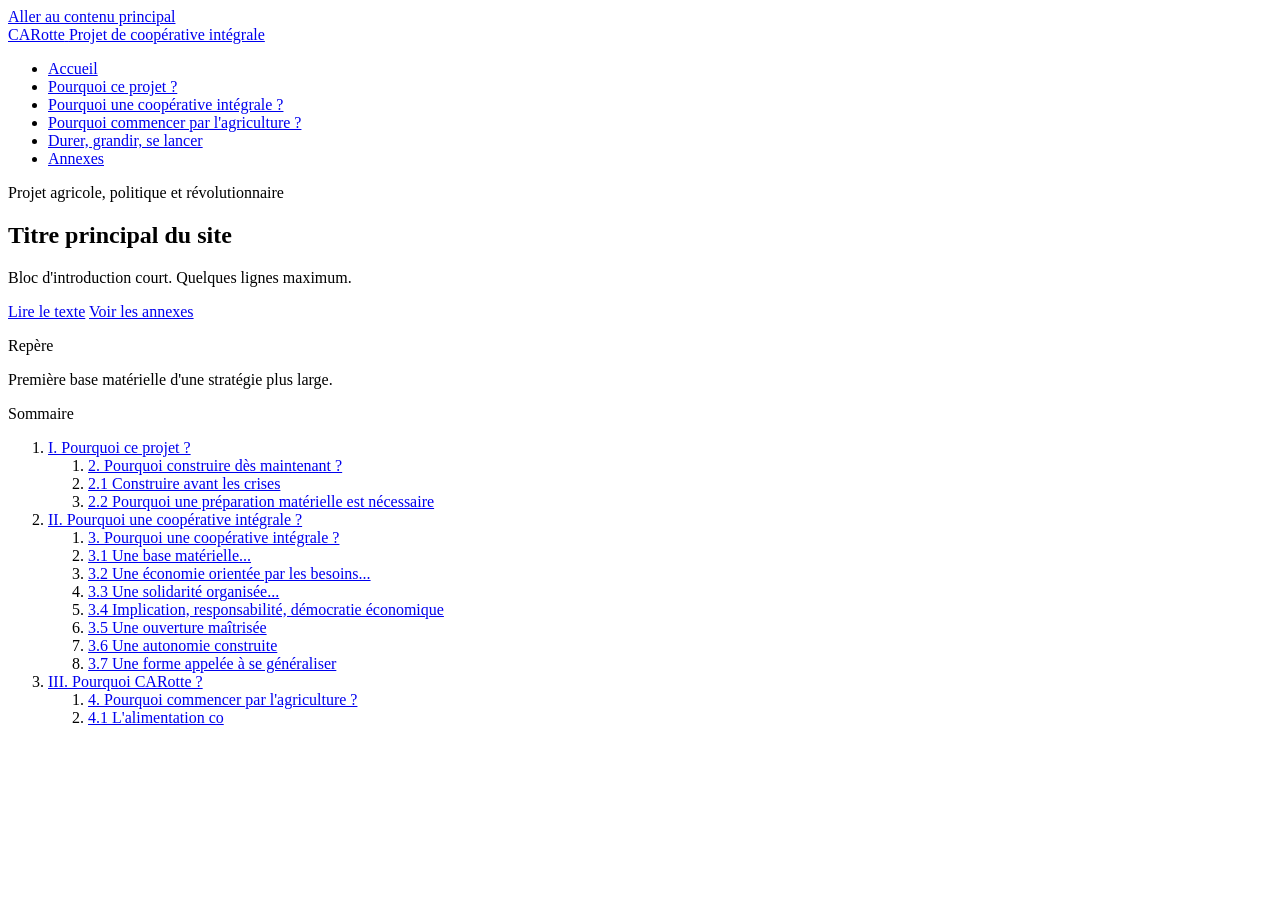
==== commit bb98aa69: "Update index.html" ====
--- a/index.html
+++ b/index.html
@@ -1,93 +1,111 @@
 <!DOCTYPE html>
 <html lang="fr">
 <head>
-    <meta charset="UTF-8">
-    <meta name="viewport" content="width=device-width, initial-scale=1.0">
-    <title>CARotte - Coopérative Intégrale</title>
-    <link rel="stylesheet" href="style.css">
+  <meta charset="UTF-8" />
+  <meta name="viewport" content="width=device-width, initial-scale=1.0" />
+  <title>Projet CARotte — Ossature</title>
+  <meta name="description" content="Ossature HTML du site du projet CARotte." />
+
+  <!--
+    Ce fichier sert d'ossature HTML.
+    Il est pensé pour être rempli progressivement.
+    Les classes sont déjà organisées pour fonctionner avec un CSS séparé.
+  -->
+
+  <link rel="stylesheet" href="styles.css" />
 </head>
 <body>
-    <!-- Header / Accueil -->
-    <header>
-        <div class="logo">
-            <img src="logo-carotte.png" alt="Logo CARotte">
+  <!-- ========================================================= -->
+  <!-- LIEN D'ÉVITEMENT                                           -->
+  <!-- ========================================================= -->
+  <a class="skip-link" href="#contenu-principal">Aller au contenu principal</a>
+
+  <!-- ========================================================= -->
+  <!-- EN-TÊTE DU SITE                                            -->
+  <!-- ========================================================= -->
+  <header class="site-header" id="top">
+    <div class="site-header__inner container">
+      <a href="#top" class="site-brand">
+        <span class="site-brand__mark">CARotte</span>
+        <span class="site-brand__text">Projet de coopérative intégrale</span>
+      </a>
+
+      <nav class="site-nav" aria-label="Navigation principale">
+        <ul class="site-nav__list">
+          <li><a href="#accroche">Accueil</a></li>
+          <li><a href="#bloc-1">Pourquoi ce projet ?</a></li>
+          <li><a href="#bloc-2">Pourquoi une coopérative intégrale ?</a></li>
+          <li><a href="#bloc-3">Pourquoi commencer par l'agriculture ?</a></li>
+          <li><a href="#bloc-4">Durer, grandir, se lancer</a></li>
+          <li><a href="#annexes">Annexes</a></li>
+        </ul>
+      </nav>
+    </div>
+  </header>
+
+  <!-- ========================================================= -->
+  <!-- HERO / ACCROCHE                                            -->
+  <!-- ========================================================= -->
+  <section class="hero" id="accroche">
+    <div class="hero__inner container">
+      <div class="hero__content">
+        <p class="eyebrow">Projet agricole, politique et révolutionnaire</p>
+        <h1 class="hero__title">Titre principal du site</h1>
+        <p class="hero__lead">
+          Bloc d'introduction court. Quelques lignes maximum.
+        </p>
+
+        <div class="hero__actions">
+          <a class="button button--primary" href="#bloc-1">Lire le texte</a>
+          <a class="button button--ghost" href="#annexes">Voir les annexes</a>
         </div>
-        <h1>CARotte : reprendre collectivement le pouvoir de la production alimentaire</h1>
-        <p class="accroche">Réinventer l’organisation du travail et préparer l’autonomie de la classe</p>
-    </header>
+      </div>
 
-    <!-- Section 1 : Pourquoi CARotte ? -->
-    <section id="pourquoi">
-        <h2>Pourquoi CARotte ?</h2>
-        <div class="schéma">
-            <img src="schema-crises.png" alt="Schéma crises climatiques et politiques">
+      <div class="hero__aside">
+        <div class="hero-card">
+          <p class="hero-card__label">Repère</p>
+          <p class="hero-card__text">Première base matérielle d'une stratégie plus large.</p>
         </div>
-        <p>Face aux crises climatiques et à l’instabilité politique, l’autonomie de la classe est indispensable. Les structures isolées ne suffisent pas, CARotte vise une organisation massive et cohérente.</p>
-    </section>
+      </div>
+    </div>
+  </section>
 
-    <!-- Section 2 : La Coopérative Intégrale -->
-    <section id="ci">
-        <h2>La Coopérative Intégrale</h2>
-        <div class="schéma">
-            <img src="schema-ci.png" alt="Schéma organisation de la Coopérative Intégrale">
-        </div>
-        <p>La CI organise production, échanges, finance, formation et coordination de manière démocratique et collective. Elle permet d'assurer l'autonomie et la résilience des structures affiliées.</p>
-    </section>
+  <!-- ========================================================= -->
+  <!-- MISE EN PAGE PRINCIPALE                                    -->
+  <!-- ========================================================= -->
+  <div class="page-layout container">
+    <!-- ======================================================= -->
+    <!-- SOMMAIRE LATÉRAL                                        -->
+    <!-- ======================================================= -->
+    <aside class="page-toc" aria-label="Sommaire de la page">
+      <div class="toc-card">
+        <p class="toc-card__title">Sommaire</p>
 
-    <!-- Section 3 : Le projet CARotte -->
-    <section id="carotte">
-        <h2>Le projet CARotte</h2>
-        <div class="schéma">
-            <img src="schema-flux.png" alt="Schéma flux de production et échanges">
-        </div>
-        <p>CARotte met en place des structures concrètes : alimentation, logement rénové, santé et énergie. Chaque structure répond à un besoin essentiel et contribue à l’autonomie collective.</p>
-        <div class="secteurs">
-            <div class="secteur">Alimentation</div>
-            <div class="secteur">Logement</div>
-            <div class="secteur">Santé</div>
-            <div class="secteur">Énergie</div>
-        </div>
-    </section>
-
-    <!-- Section 4 : Expansion et essaimage -->
-    <section id="expansion">
-        <h2>Expansion et essaimage</h2>
-        <div class="schéma">
-            <img src="schema-reseau.png" alt="Schéma réseau CI">
-        </div>
-        <p>Intégration de structures existantes et nouvelles, travail idéologique, expansion internationale. L’objectif : créer un réseau solide capable de résister aux pressions extérieures.</p>
-    </section>
-
-    <!-- Section 5 : Perspectives à long terme -->
-    <section id="long-terme">
-        <h2>Perspectives à long terme</h2>
-        <div class="schéma">
-            <img src="schema-mondial.png" alt="Carte mondiale de la CI">
-        </div>
-        <p>Du local à l’international, CARotte vise une société autonome et démocratique, capable d’essaimer sur plusieurs continents.</p>
-    </section>
-
-    <!-- Section 6 : Dimension révolutionnaire -->
-    <section id="revolution">
-        <h2>Dimension révolutionnaire</h2>
-        <div class="schéma">
-            <img src="schema-chrono.png" alt="Schéma opportunités révolutionnaires">
-        </div>
-        <p>Le dérèglement climatique et les crises politiques créent des opportunités révolutionnaires. La CI prépare ses structures pour agir efficacement lorsque ces moments se produisent.</p>
-    </section>
-
-    <!-- Section 7 : Ressources -->
-    <section id="ressources">
-        <h2>Ressources</h2>
-        <ul>
-            <li><a href="#">Livres et articles sur les coopératives intégrales</a></li>
-            <li><a href="#">Guides pratiques de production alimentaire collective</a></li>
-            <li><a href="#">Vidéos et conférences sur l’organisation autonome</a></li>
-        </ul>
-    </section>
-
-    <footer>
-        <p>&copy; 2026 CARotte - Tous droits réservés</p>
-    </footer>
-</body>
-</html>
+        <nav class="toc-nav">
+          <ol class="toc-nav__list">
+            <li>
+              <a href="#bloc-1">I. Pourquoi ce projet ?</a>
+              <ol>
+                <li><a href="#section-2">2. Pourquoi construire dès maintenant ?</a></li>
+                <li><a href="#section-2-1">2.1 Construire avant les crises</a></li>
+                <li><a href="#section-2-2">2.2 Pourquoi une préparation matérielle est nécessaire</a></li>
+              </ol>
+            </li>
+            <li>
+              <a href="#bloc-2">II. Pourquoi une coopérative intégrale ?</a>
+              <ol>
+                <li><a href="#section-3">3. Pourquoi une coopérative intégrale ?</a></li>
+                <li><a href="#section-3-1">3.1 Une base matérielle...</a></li>
+                <li><a href="#section-3-2">3.2 Une économie orientée par les besoins...</a></li>
+                <li><a href="#section-3-3">3.3 Une solidarité organisée...</a></li>
+                <li><a href="#section-3-4">3.4 Implication, responsabilité, démocratie économique</a></li>
+                <li><a href="#section-3-5">3.5 Une ouverture maîtrisée</a></li>
+                <li><a href="#section-3-6">3.6 Une autonomie construite</a></li>
+                <li><a href="#section-3-7">3.7 Une forme appelée à se généraliser</a></li>
+              </ol>
+            </li>
+            <li>
+              <a href="#bloc-3">III. Pourquoi CARotte ?</a>
+              <ol>
+                <li><a href="#section-4">4. Pourquoi commencer par l'agriculture ?</a></li>
+                <li><a href="#section-4-1">4.1 L'alimentation co
